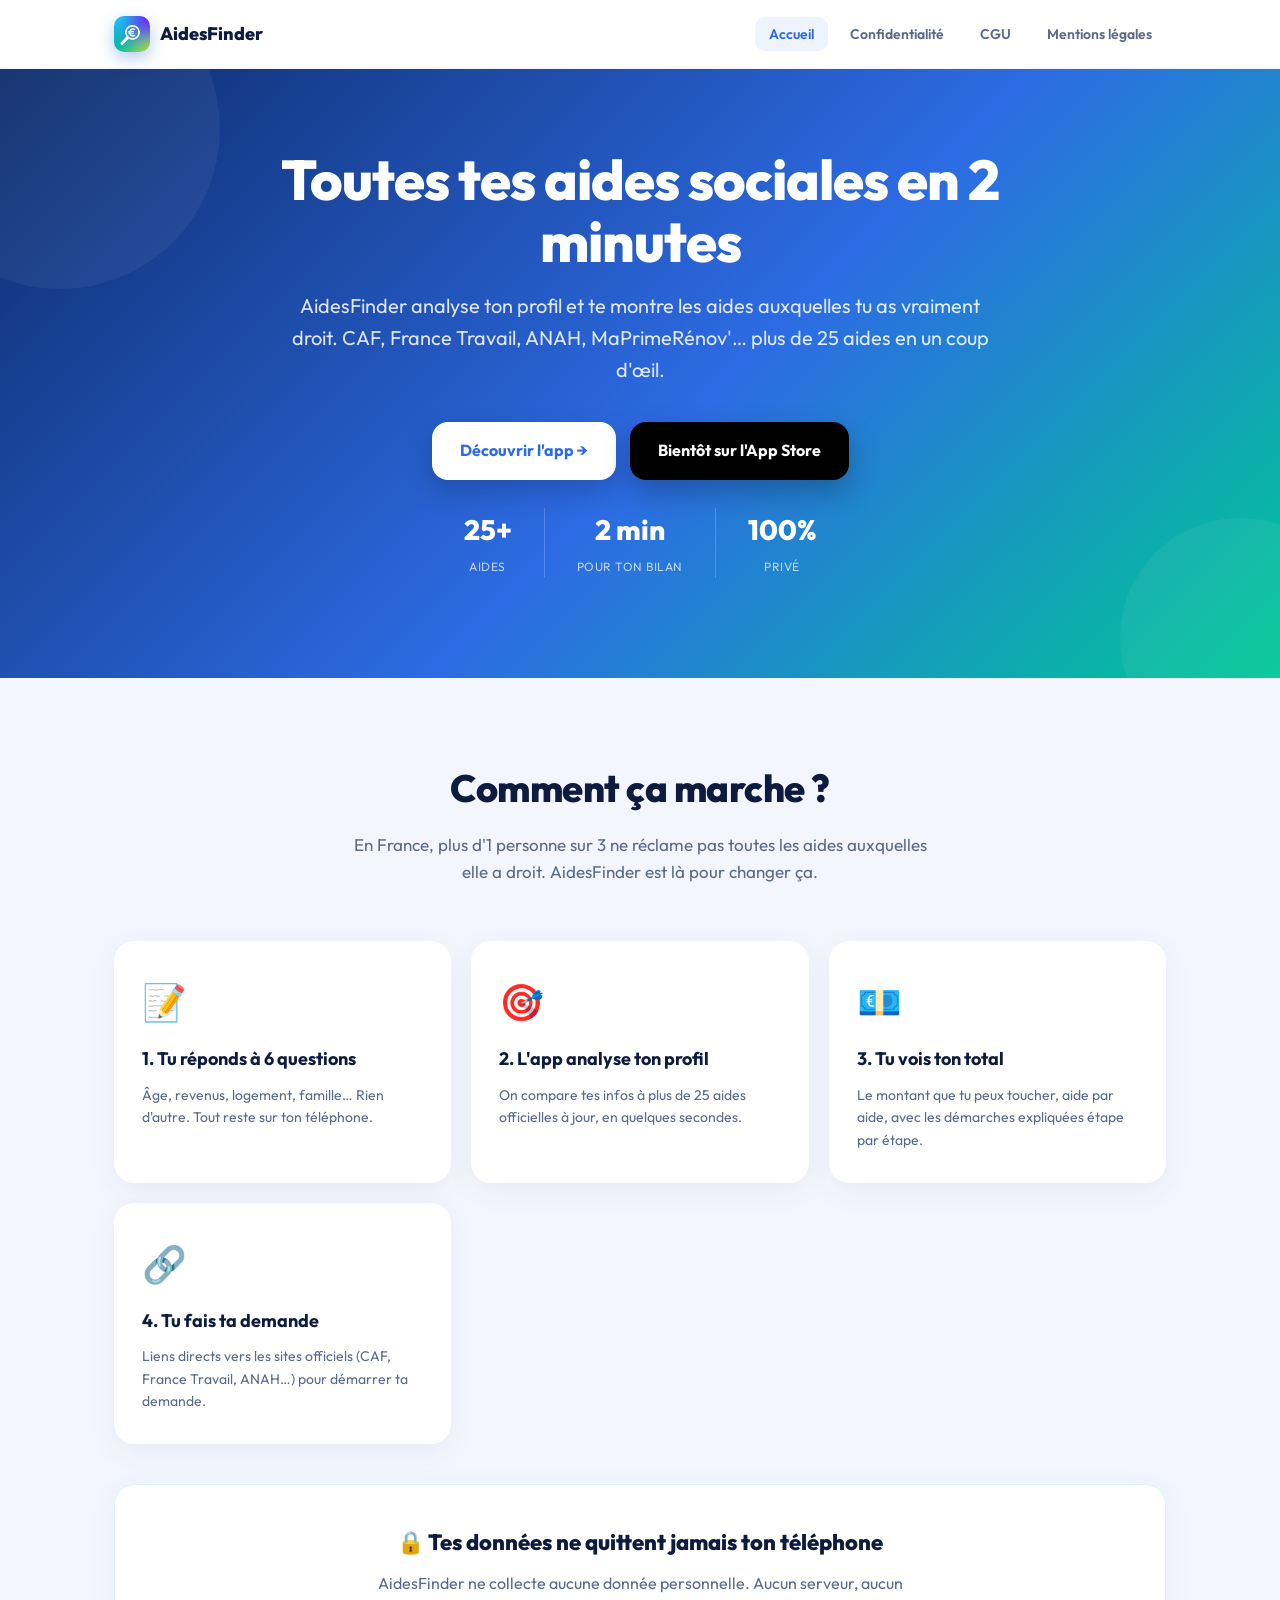
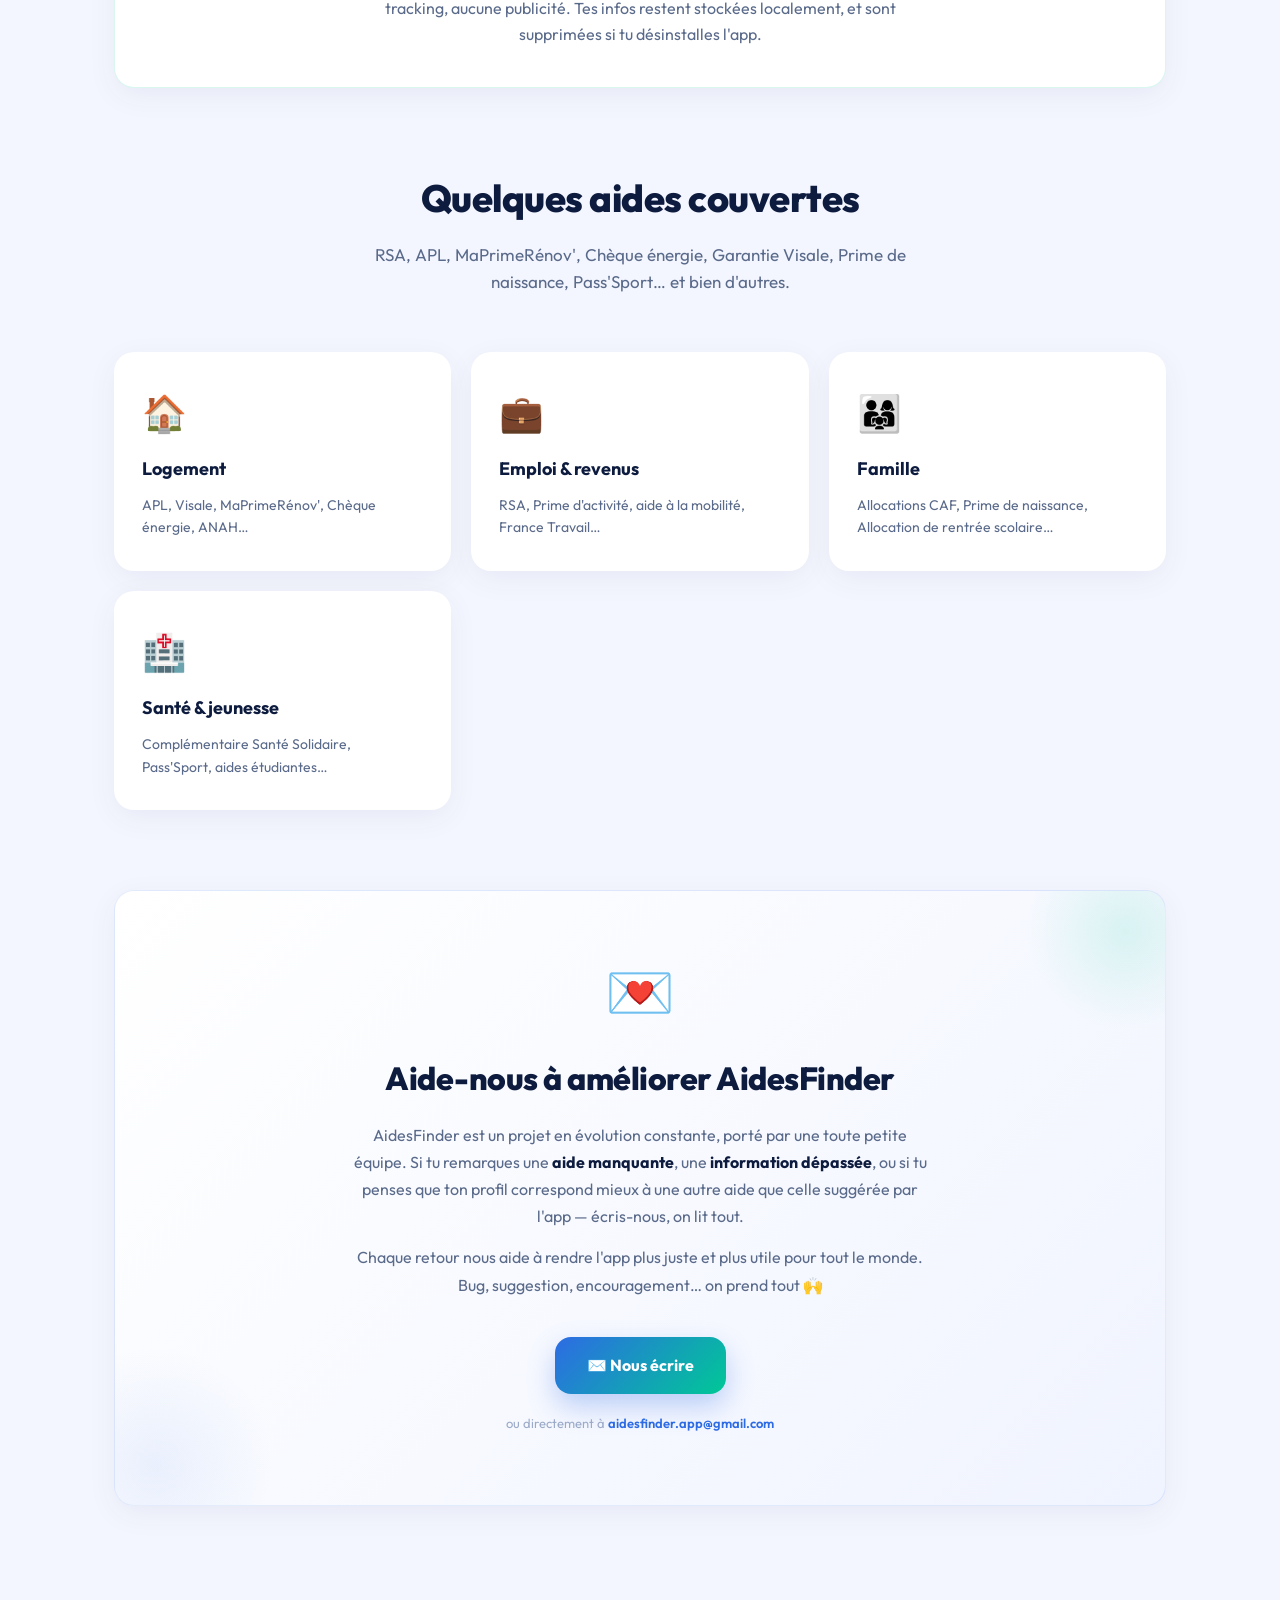
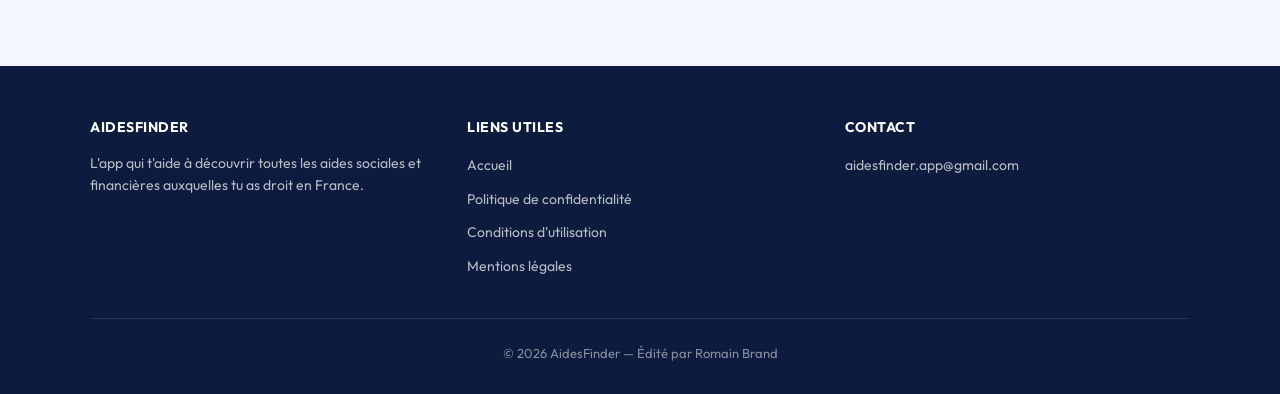
==== index.html @ b5cb3552 "feat: site officiel AidesFinder (landing + pages légales) Mise en place du site officiel d'AidesFind" ====
<!DOCTYPE html>
<html lang="fr">
<head>
  <meta charset="UTF-8">
  <meta name="viewport" content="width=device-width, initial-scale=1.0">
  <meta name="description" content="AidesFinder analyse ton profil en 2 minutes et te montre toutes les aides sociales et financières auxquelles tu as droit en France : RSA, APL, CAF, France Travail, ANAH et plus encore.">
  <meta name="theme-color" content="#2D6BE4">

  <title>AidesFinder — Toutes tes aides sociales en 2 minutes</title>

  <!-- Open Graph -->
  <meta property="og:title" content="AidesFinder — Toutes tes aides en 2 minutes">
  <meta property="og:description" content="Découvre les aides sociales et financières auxquelles tu as droit. 100% privé, 100% gratuit pour découvrir tes premières aides.">
  <meta property="og:type" content="website">
  <meta property="og:locale" content="fr_FR">

  <link rel="icon" type="image/png" href="assets/icon.png">
  <link rel="apple-touch-icon" href="assets/icon.png">
  <link rel="stylesheet" href="style.css">
</head>
<body>

  <!-- ════════ HEADER ════════ -->
  <header class="site-header">
    <nav class="nav">
      <a href="index.html" class="logo">
        <img src="assets/icon.png" alt="AidesFinder" class="logo-mark">
        <span>AidesFinder</span>
      </a>
      <ul class="nav-links">
        <li><a href="index.html" class="active">Accueil</a></li>
        <li><a href="confidentialite.html">Confidentialité</a></li>
        <li><a href="cgu.html">CGU</a></li>
        <li><a href="mentions-legales.html">Mentions légales</a></li>
      </ul>
    </nav>
  </header>

  <!-- ════════ HERO ════════ -->
  <section class="hero">
    <div class="hero-content">
      <h1>Toutes tes aides sociales en 2 minutes</h1>
      <p class="tagline">
        AidesFinder analyse ton profil et te montre les aides auxquelles tu as
        vraiment droit. CAF, France Travail, ANAH, MaPrimeRénov'… plus de 25 aides
        en un coup d'œil.
      </p>

      <div class="hero-buttons">
        <a href="#features" class="btn btn-primary">Découvrir l'app →</a>
        <a href="#" class="btn btn-app-store">Bientôt sur l'App Store</a>
      </div>

      <div class="hero-stats">
        <div class="hero-stat">
          <span class="hero-stat-value">25+</span>
          <span class="hero-stat-label">aides</span>
        </div>
        <div class="hero-divider"></div>
        <div class="hero-stat">
          <span class="hero-stat-value">2 min</span>
          <span class="hero-stat-label">pour ton bilan</span>
        </div>
        <div class="hero-divider"></div>
        <div class="hero-stat">
          <span class="hero-stat-value">100%</span>
          <span class="hero-stat-label">privé</span>
        </div>
      </div>
    </div>
  </section>

  <!-- ════════ FEATURES ════════ -->
  <section class="section" id="features">
    <h2 class="section-title">Comment ça marche ?</h2>
    <p class="section-subtitle">
      En France, plus d'1 personne sur 3 ne réclame pas toutes les aides
      auxquelles elle a droit. AidesFinder est là pour changer ça.
    </p>

    <div class="features-grid">
      <div class="feature-card">
        <span class="feature-emoji">📝</span>
        <h3>1. Tu réponds à 6 questions</h3>
        <p>Âge, revenus, logement, famille… Rien d'autre. Tout reste sur ton téléphone.</p>
      </div>

      <div class="feature-card">
        <span class="feature-emoji">🎯</span>
        <h3>2. L'app analyse ton profil</h3>
        <p>On compare tes infos à plus de 25 aides officielles à jour, en quelques secondes.</p>
      </div>

      <div class="feature-card">
        <span class="feature-emoji">💶</span>
        <h3>3. Tu vois ton total</h3>
        <p>Le montant que tu peux toucher, aide par aide, avec les démarches expliquées étape par étape.</p>
      </div>

      <div class="feature-card">
        <span class="feature-emoji">🔗</span>
        <h3>4. Tu fais ta demande</h3>
        <p>Liens directs vers les sites officiels (CAF, France Travail, ANAH…) pour démarrer ta demande.</p>
      </div>
    </div>

    <div class="trust-banner">
      <h3>🔒 Tes données ne quittent jamais ton téléphone</h3>
      <p>
        AidesFinder ne collecte aucune donnée personnelle. Aucun serveur, aucun
        tracking, aucune publicité. Tes infos restent stockées localement, et
        sont supprimées si tu désinstalles l'app.
      </p>
    </div>
  </section>

  <!-- ════════ AIDES COUVERTES ════════ -->
  <section class="section" style="padding-top: 0;">
    <h2 class="section-title">Quelques aides couvertes</h2>
    <p class="section-subtitle">
      RSA, APL, MaPrimeRénov', Chèque énergie, Garantie Visale,
      Prime de naissance, Pass'Sport… et bien d'autres.
    </p>

    <div class="features-grid">
      <div class="feature-card">
        <span class="feature-emoji">🏠</span>
        <h3>Logement</h3>
        <p>APL, Visale, MaPrimeRénov', Chèque énergie, ANAH…</p>
      </div>
      <div class="feature-card">
        <span class="feature-emoji">💼</span>
        <h3>Emploi & revenus</h3>
        <p>RSA, Prime d'activité, aide à la mobilité, France Travail…</p>
      </div>
      <div class="feature-card">
        <span class="feature-emoji">👨‍👩‍👧</span>
        <h3>Famille</h3>
        <p>Allocations CAF, Prime de naissance, Allocation de rentrée scolaire…</p>
      </div>
      <div class="feature-card">
        <span class="feature-emoji">🏥</span>
        <h3>Santé & jeunesse</h3>
        <p>Complémentaire Santé Solidaire, Pass'Sport, aides étudiantes…</p>
      </div>
    </div>
  </section>

  <!-- ════════ AIDE-NOUS À AMÉLIORER ════════ -->
  <section class="section community-section">
    <div class="community-card">
      <span class="community-emoji">💌</span>
      <h2>Aide-nous à améliorer AidesFinder</h2>
      <p>
        AidesFinder est un projet en évolution constante, porté par une toute
        petite équipe. Si tu remarques une <strong>aide manquante</strong>, une
        <strong>information dépassée</strong>, ou si tu penses que ton profil
        correspond mieux à une autre aide que celle suggérée par l'app —
        écris-nous, on lit tout.
      </p>
      <p>
        Chaque retour nous aide à rendre l'app plus juste et plus utile pour
        tout le monde. Bug, suggestion, encouragement… on prend tout 🙌
      </p>
      <a href="mailto:aidesfinder.app@gmail.com?subject=Retour%20sur%20AidesFinder"
         class="btn btn-community">
        ✉️ Nous écrire
      </a>
      <p class="community-email">
        ou directement à
        <a href="mailto:aidesfinder.app@gmail.com">aidesfinder.app@gmail.com</a>
      </p>
    </div>
  </section>

  <!-- ════════ FOOTER ════════ -->
  <footer class="site-footer">
    <div class="footer-inner">
      <div class="footer-col">
        <h4>AidesFinder</h4>
        <p style="font-size: 14px; line-height: 1.6;">
          L'app qui t'aide à découvrir toutes les aides sociales et financières
          auxquelles tu as droit en France.
        </p>
      </div>

      <div class="footer-col">
        <h4>Liens utiles</h4>
        <ul>
          <li><a href="index.html">Accueil</a></li>
          <li><a href="confidentialite.html">Politique de confidentialité</a></li>
          <li><a href="cgu.html">Conditions d'utilisation</a></li>
          <li><a href="mentions-legales.html">Mentions légales</a></li>
        </ul>
      </div>

      <div class="footer-col">
        <h4>Contact</h4>
        <ul>
          <li><a href="mailto:aidesfinder.app@gmail.com">aidesfinder.app@gmail.com</a></li>
        </ul>
      </div>
    </div>

    <div class="footer-bottom">
      © 2026 AidesFinder — Édité par Romain Brand
    </div>
  </footer>

</body>
</html>
---- style.css ----
/* ════════════════════════════════════════
   AidesFinder — Site officiel
   Styles partagés
   ════════════════════════════════════════ */

@import url('https://fonts.googleapis.com/css2?family=Outfit:wght@400;500;600;700;800&display=swap');

:root {
  --primary: #2D6BE4;
  --primary-dark: #1A3F8F;
  --secondary: #00C896;
  --accent: #FF6B35;

  --bg: #F4F6FF;
  --card: #FFFFFF;

  --text-dark: #0D1B3E;
  --text-mid: #5A6A8A;
  --text-light: #9BAAC8;

  --radius: 20px;
  --radius-sm: 12px;
  --shadow: 0 8px 30px rgba(13, 27, 62, 0.06);
  --shadow-lg: 0 20px 60px rgba(45, 107, 228, 0.18);
}

* {
  box-sizing: border-box;
  margin: 0;
  padding: 0;
}

html {
  scroll-behavior: smooth;
  -webkit-text-size-adjust: 100%;
}

body {
  font-family: 'Outfit', -apple-system, BlinkMacSystemFont, sans-serif;
  font-size: 16px;
  line-height: 1.6;
  color: var(--text-mid);
  background: var(--bg);
  min-height: 100vh;
  -webkit-font-smoothing: antialiased;
  -moz-osx-font-smoothing: grayscale;
}

/* ── Header / Navigation ──────────────── */
.site-header {
  background: #fff;
  border-bottom: 1px solid rgba(155, 170, 200, 0.15);
  position: sticky;
  top: 0;
  z-index: 100;
  backdrop-filter: saturate(180%) blur(20px);
}

.nav {
  max-width: 1100px;
  margin: 0 auto;
  padding: 16px 24px;
  display: flex;
  align-items: center;
  justify-content: space-between;
  gap: 16px;
}

.logo {
  display: flex;
  align-items: center;
  gap: 10px;
  text-decoration: none;
  color: var(--text-dark);
  font-weight: 800;
  font-size: 18px;
}

.logo-mark {
  width: 36px;
  height: 36px;
  border-radius: 10px;
  object-fit: cover;
  display: block;
  box-shadow: 0 6px 16px rgba(45, 107, 228, 0.35);
}

.nav-links {
  display: flex;
  gap: 8px;
  list-style: none;
  flex-wrap: wrap;
}

.nav-links a {
  color: var(--text-mid);
  text-decoration: none;
  font-size: 14px;
  font-weight: 600;
  padding: 8px 14px;
  border-radius: 10px;
  transition: all 0.2s ease;
}

.nav-links a:hover,
.nav-links a.active {
  color: var(--primary);
  background: rgba(45, 107, 228, 0.08);
}

/* ── Hero (landing) ───────────────────── */
.hero {
  background: linear-gradient(135deg, #0D2B6B 0%, #2D6BE4 55%, #00C896 100%);
  color: #fff;
  padding: 80px 24px 100px;
  text-align: center;
  position: relative;
  overflow: hidden;
}

.hero::before,
.hero::after {
  content: '';
  position: absolute;
  border-radius: 50%;
  background: rgba(255, 255, 255, 0.05);
  pointer-events: none;
}

.hero::before {
  width: 320px;
  height: 320px;
  top: -100px;
  left: -100px;
}

.hero::after {
  width: 240px;
  height: 240px;
  bottom: -80px;
  right: -80px;
}

.hero-content {
  max-width: 720px;
  margin: 0 auto;
  position: relative;
  z-index: 1;
}

.hero h1 {
  font-size: clamp(36px, 6vw, 56px);
  font-weight: 800;
  line-height: 1.1;
  margin-bottom: 18px;
  letter-spacing: -1px;
}

.hero .tagline {
  font-size: clamp(16px, 2.4vw, 20px);
  color: rgba(255, 255, 255, 0.85);
  margin-bottom: 36px;
  font-weight: 400;
}

.hero-stats {
  display: flex;
  justify-content: center;
  gap: 32px;
  margin-top: 28px;
  flex-wrap: wrap;
}

.hero-stat {
  text-align: center;
}

.hero-stat-value {
  font-size: 28px;
  font-weight: 800;
  color: #fff;
  display: block;
}

.hero-stat-label {
  font-size: 12px;
  color: rgba(255, 255, 255, 0.7);
  text-transform: uppercase;
  letter-spacing: 0.5px;
}

.hero-divider {
  width: 1px;
  background: rgba(255, 255, 255, 0.2);
}

/* ── Boutons ──────────────────────────── */
.btn {
  display: inline-flex;
  align-items: center;
  gap: 10px;
  padding: 16px 28px;
  border-radius: 16px;
  font-weight: 700;
  font-size: 16px;
  text-decoration: none;
  transition: all 0.2s ease;
  border: none;
  cursor: pointer;
  font-family: inherit;
}

.btn-primary {
  background: #fff;
  color: var(--primary);
  box-shadow: 0 12px 28px rgba(0, 0, 0, 0.18);
}

.btn-primary:hover {
  transform: translateY(-2px);
  box-shadow: 0 16px 36px rgba(0, 0, 0, 0.22);
}

.btn-secondary {
  background: rgba(255, 255, 255, 0.12);
  color: #fff;
  border: 1px solid rgba(255, 255, 255, 0.25);
}

.btn-secondary:hover {
  background: rgba(255, 255, 255, 0.2);
}

.btn-app-store {
  background: #000;
  color: #fff;
  box-shadow: 0 12px 28px rgba(0, 0, 0, 0.25);
}

.btn-app-store:hover {
  transform: translateY(-2px);
}

.hero-buttons {
  display: flex;
  gap: 14px;
  justify-content: center;
  flex-wrap: wrap;
  margin-top: 8px;
}

/* ── Sections (landing) ───────────────── */
.section {
  max-width: 1100px;
  margin: 0 auto;
  padding: 80px 24px;
}

.section-title {
  font-size: clamp(28px, 4vw, 38px);
  font-weight: 800;
  color: var(--text-dark);
  text-align: center;
  margin-bottom: 12px;
  letter-spacing: -0.5px;
}

.section-subtitle {
  text-align: center;
  color: var(--text-mid);
  font-size: 17px;
  margin-bottom: 56px;
  max-width: 600px;
  margin-left: auto;
  margin-right: auto;
}

.features-grid {
  display: grid;
  grid-template-columns: repeat(auto-fit, minmax(260px, 1fr));
  gap: 20px;
}

.feature-card {
  background: var(--card);
  padding: 32px 28px;
  border-radius: var(--radius);
  box-shadow: var(--shadow);
  transition: transform 0.2s ease, box-shadow 0.2s ease;
}

.feature-card:hover {
  transform: translateY(-4px);
  box-shadow: var(--shadow-lg);
}

.feature-emoji {
  font-size: 36px;
  margin-bottom: 14px;
  display: block;
}

.feature-card h3 {
  font-size: 18px;
  color: var(--text-dark);
  margin-bottom: 10px;
  font-weight: 700;
}

.feature-card p {
  font-size: 14px;
  color: var(--text-mid);
  line-height: 1.6;
}

/* ── Bandeau confiance / RGPD ─────────── */
.trust-banner {
  background: var(--card);
  border-radius: var(--radius);
  padding: 40px;
  text-align: center;
  box-shadow: var(--shadow);
  margin-top: 40px;
  border: 1px solid rgba(0, 200, 150, 0.15);
}

.trust-banner h3 {
  color: var(--text-dark);
  font-size: 22px;
  font-weight: 800;
  margin-bottom: 10px;
}

.trust-banner p {
  color: var(--text-mid);
  max-width: 560px;
  margin: 0 auto;
}

/* ── Section "Aide-nous à améliorer" ──── */
.community-section {
  padding-top: 0;
}

.community-card {
  background: linear-gradient(135deg, #ffffff 0%, #F0F4FF 100%);
  border-radius: var(--radius);
  padding: 56px 40px;
  text-align: center;
  box-shadow: var(--shadow);
  border: 1px solid rgba(45, 107, 228, 0.12);
  position: relative;
  overflow: hidden;
}

.community-card::before {
  content: '';
  position: absolute;
  top: -60px;
  right: -60px;
  width: 200px;
  height: 200px;
  border-radius: 50%;
  background: radial-gradient(circle, rgba(0, 200, 150, 0.12), transparent 70%);
  pointer-events: none;
}

.community-card::after {
  content: '';
  position: absolute;
  bottom: -80px;
  left: -80px;
  width: 240px;
  height: 240px;
  border-radius: 50%;
  background: radial-gradient(circle, rgba(45, 107, 228, 0.08), transparent 70%);
  pointer-events: none;
}

.community-emoji {
  font-size: 56px;
  display: block;
  margin-bottom: 16px;
  position: relative;
  z-index: 1;
}

.community-card h2 {
  font-size: clamp(24px, 4vw, 32px);
  color: var(--text-dark);
  font-weight: 800;
  margin-bottom: 18px;
  letter-spacing: -0.5px;
  position: relative;
  z-index: 1;
}

.community-card p {
  color: var(--text-mid);
  font-size: 16px;
  line-height: 1.7;
  max-width: 580px;
  margin: 0 auto 14px;
  position: relative;
  z-index: 1;
}

.community-card p strong {
  color: var(--text-dark);
}

.btn-community {
  display: inline-flex;
  align-items: center;
  gap: 10px;
  margin-top: 24px;
  padding: 16px 32px;
  border-radius: 16px;
  background: linear-gradient(135deg, var(--primary), var(--secondary));
  color: #fff;
  text-decoration: none;
  font-weight: 700;
  font-size: 16px;
  box-shadow: 0 12px 28px rgba(45, 107, 228, 0.3);
  transition: transform 0.2s ease, box-shadow 0.2s ease;
  position: relative;
  z-index: 1;
}

.btn-community:hover {
  transform: translateY(-2px);
  box-shadow: 0 16px 36px rgba(45, 107, 228, 0.4);
}

.community-email {
  margin-top: 18px !important;
  font-size: 13px !important;
  color: var(--text-light) !important;
}

.community-email a {
  color: var(--primary);
  text-decoration: none;
  font-weight: 600;
}

.community-email a:hover {
  text-decoration: underline;
}

/* ── Pages légales (contenu texte) ────── */
.legal-page {
  max-width: 760px;
  margin: 0 auto;
  padding: 60px 24px 100px;
}

.legal-page h1 {
  font-size: clamp(28px, 5vw, 40px);
  color: var(--text-dark);
  font-weight: 800;
  margin-bottom: 8px;
  letter-spacing: -0.5px;
}

.legal-page .updated {
  color: var(--text-light);
  font-size: 14px;
  margin-bottom: 40px;
  font-weight: 500;
}

.legal-page h2 {
  font-size: 22px;
  color: var(--text-dark);
  font-weight: 700;
  margin-top: 40px;
  margin-bottom: 14px;
}

.legal-page h3 {
  font-size: 17px;
  color: var(--text-dark);
  font-weight: 700;
  margin-top: 24px;
  margin-bottom: 10px;
}

.legal-page p {
  margin-bottom: 14px;
  color: var(--text-mid);
}

.legal-page ul {
  margin: 14px 0 14px 20px;
  color: var(--text-mid);
}

.legal-page li {
  margin-bottom: 6px;
}

.legal-page a {
  color: var(--primary);
  text-decoration: none;
  font-weight: 600;
}

.legal-page a:hover {
  text-decoration: underline;
}

.legal-page strong {
  color: var(--text-dark);
  font-weight: 700;
}

.callout {
  background: var(--card);
  border-radius: var(--radius);
  padding: 24px 28px;
  margin: 30px 0;
  box-shadow: var(--shadow);
  border-left: 4px solid var(--secondary);
}

.callout p {
  margin-bottom: 0;
}

/* ── Footer ───────────────────────────── */
.site-footer {
  background: #0D1B3E;
  color: rgba(255, 255, 255, 0.7);
  padding: 50px 24px 30px;
  margin-top: 80px;
}

.footer-inner {
  max-width: 1100px;
  margin: 0 auto;
  display: grid;
  grid-template-columns: repeat(auto-fit, minmax(220px, 1fr));
  gap: 32px;
  margin-bottom: 32px;
}

.footer-col h4 {
  color: #fff;
  font-size: 14px;
  font-weight: 700;
  margin-bottom: 14px;
  text-transform: uppercase;
  letter-spacing: 0.5px;
}

.footer-col ul {
  list-style: none;
}

.footer-col li {
  margin-bottom: 8px;
}

.footer-col a {
  color: rgba(255, 255, 255, 0.7);
  text-decoration: none;
  font-size: 14px;
  transition: color 0.2s ease;
}

.footer-col a:hover {
  color: var(--secondary);
}

.footer-bottom {
  max-width: 1100px;
  margin: 0 auto;
  padding-top: 24px;
  border-top: 1px solid rgba(255, 255, 255, 0.1);
  text-align: center;
  font-size: 13px;
  color: rgba(255, 255, 255, 0.5);
}

/* ── Responsive ───────────────────────── */
@media (max-width: 640px) {
  .nav {
    flex-direction: column;
    gap: 12px;
  }

  .hero {
    padding: 60px 20px 80px;
  }

  .section {
    padding: 60px 20px;
  }

  .hero-stats {
    gap: 20px;
  }

  .hero-divider {
    display: none;
  }

  .legal-page {
    padding: 40px 20px 80px;
  }
}
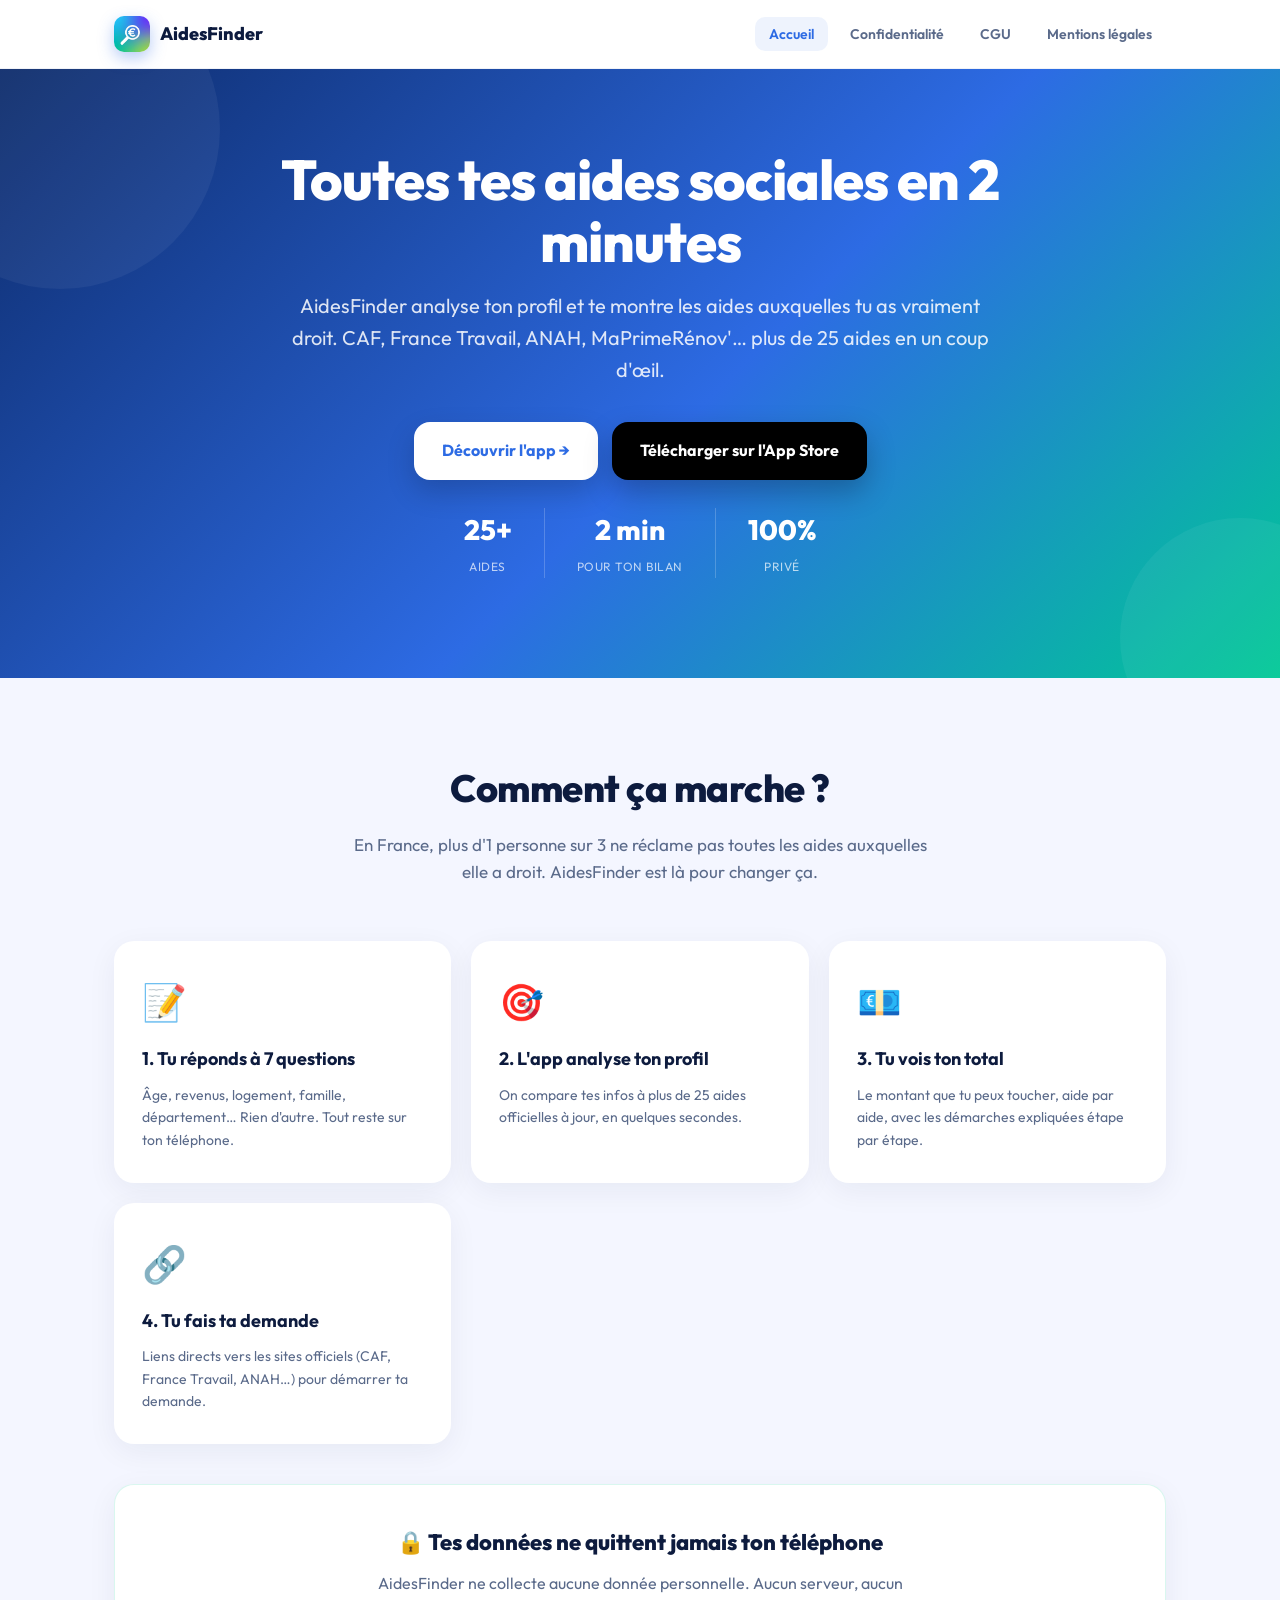
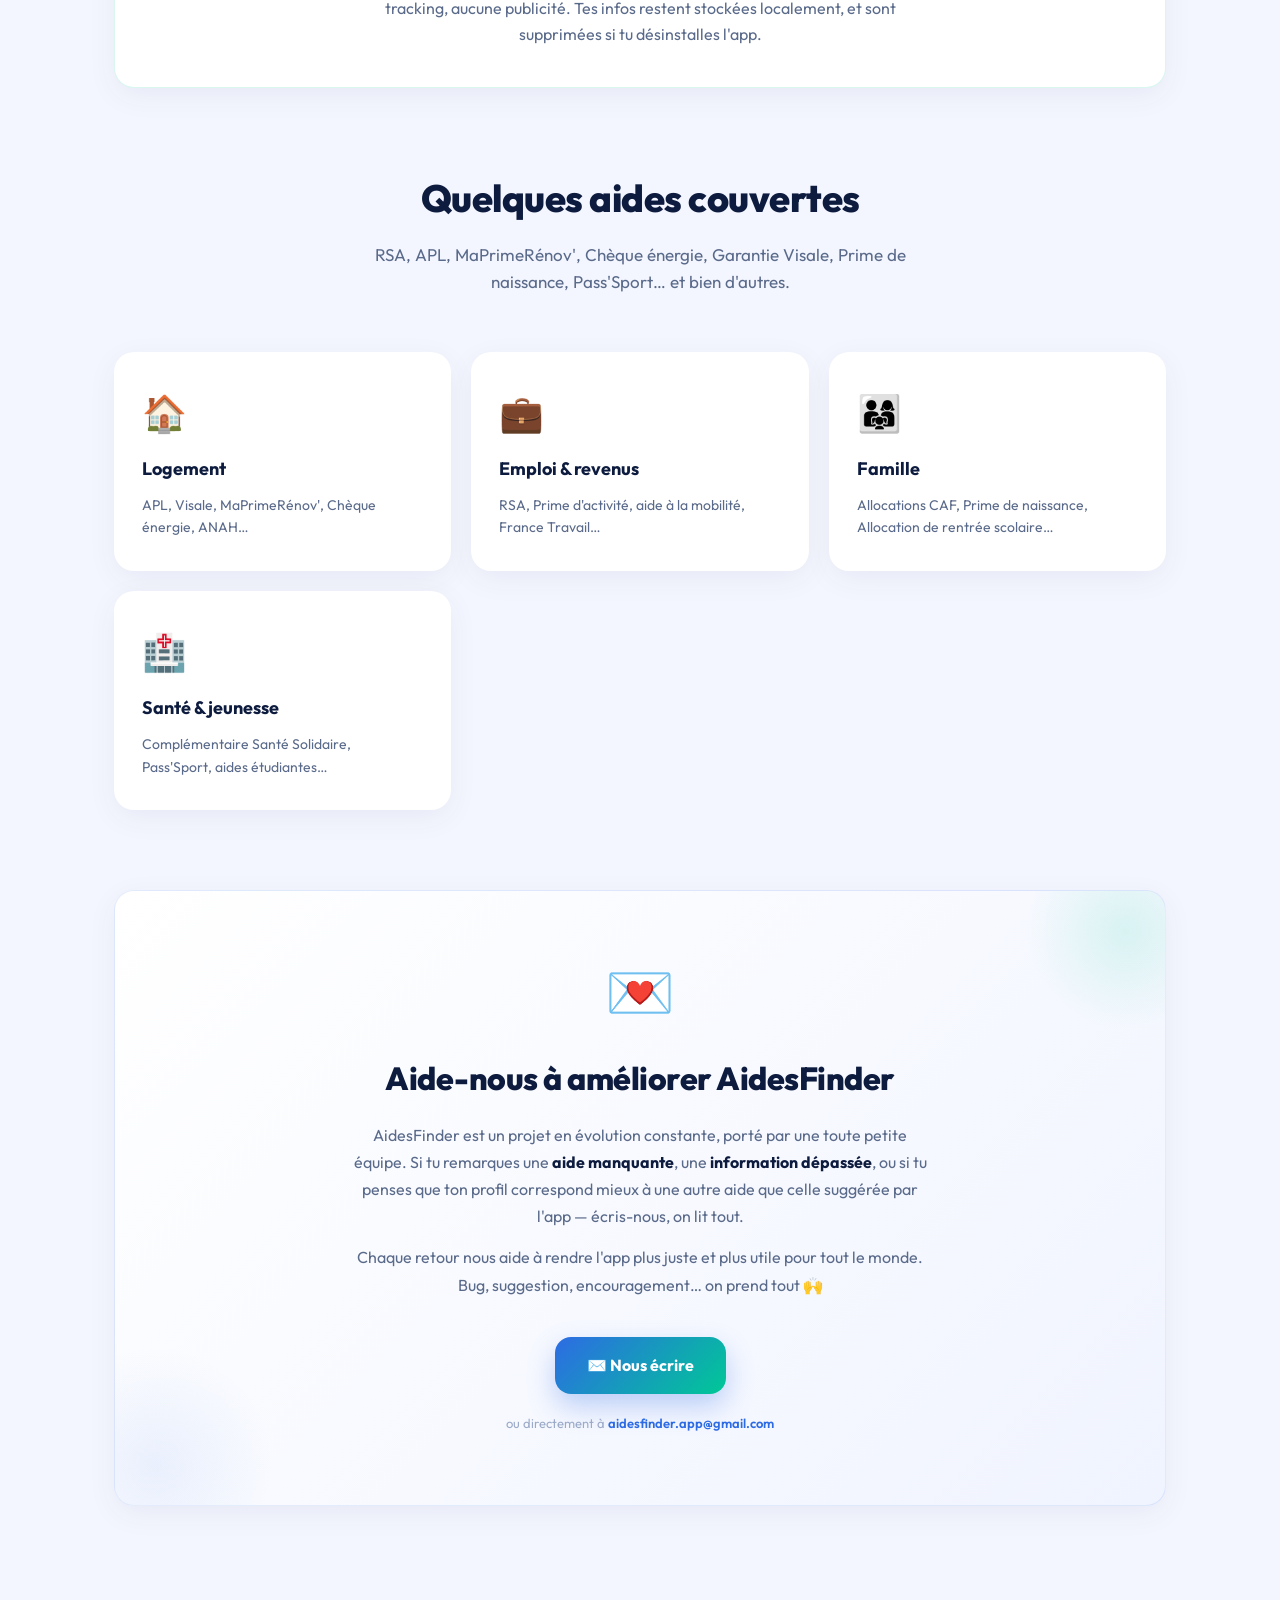
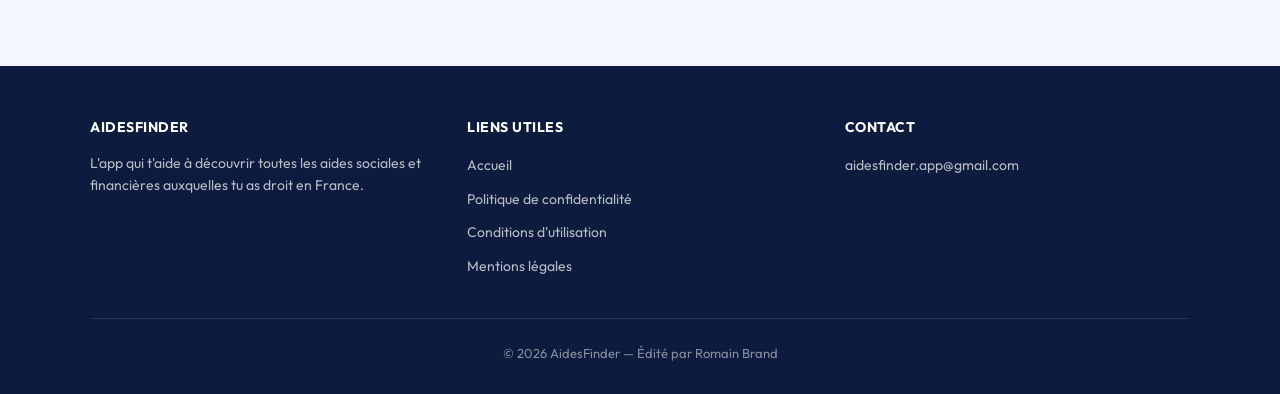
==== commit dd8a0f8a: "chore: aligne le site sur l'app actuelle (lien App Store, retrait Premium) - index: lien App Store r" ====
--- a/index.html
+++ b/index.html
@@ -10,7 +10,7 @@
 
   <!-- Open Graph -->
   <meta property="og:title" content="AidesFinder — Toutes tes aides en 2 minutes">
-  <meta property="og:description" content="Découvre les aides sociales et financières auxquelles tu as droit. 100% privé, 100% gratuit pour découvrir tes premières aides.">
+  <meta property="og:description" content="Découvre les aides sociales et financières auxquelles tu as droit. 100% privé, 100% gratuit, sans inscription.">
   <meta property="og:type" content="website">
   <meta property="og:locale" content="fr_FR">
 
@@ -48,7 +48,12 @@
 
       <div class="hero-buttons">
         <a href="#features" class="btn btn-primary">Découvrir l'app →</a>
-        <a href="#" class="btn btn-app-store">Bientôt sur l'App Store</a>
+        <a href="https://apps.apple.com/app/aidesfinder/id6761635969"
+           class="btn btn-app-store"
+           target="_blank"
+           rel="noopener">
+          Télécharger sur l'App Store
+        </a>
       </div>
 
       <div class="hero-stats">
@@ -81,8 +86,8 @@
     <div class="features-grid">
       <div class="feature-card">
         <span class="feature-emoji">📝</span>
-        <h3>1. Tu réponds à 6 questions</h3>
-        <p>Âge, revenus, logement, famille… Rien d'autre. Tout reste sur ton téléphone.</p>
+        <h3>1. Tu réponds à 7 questions</h3>
+        <p>Âge, revenus, logement, famille, département… Rien d'autre. Tout reste sur ton téléphone.</p>
       </div>
 
       <div class="feature-card">
